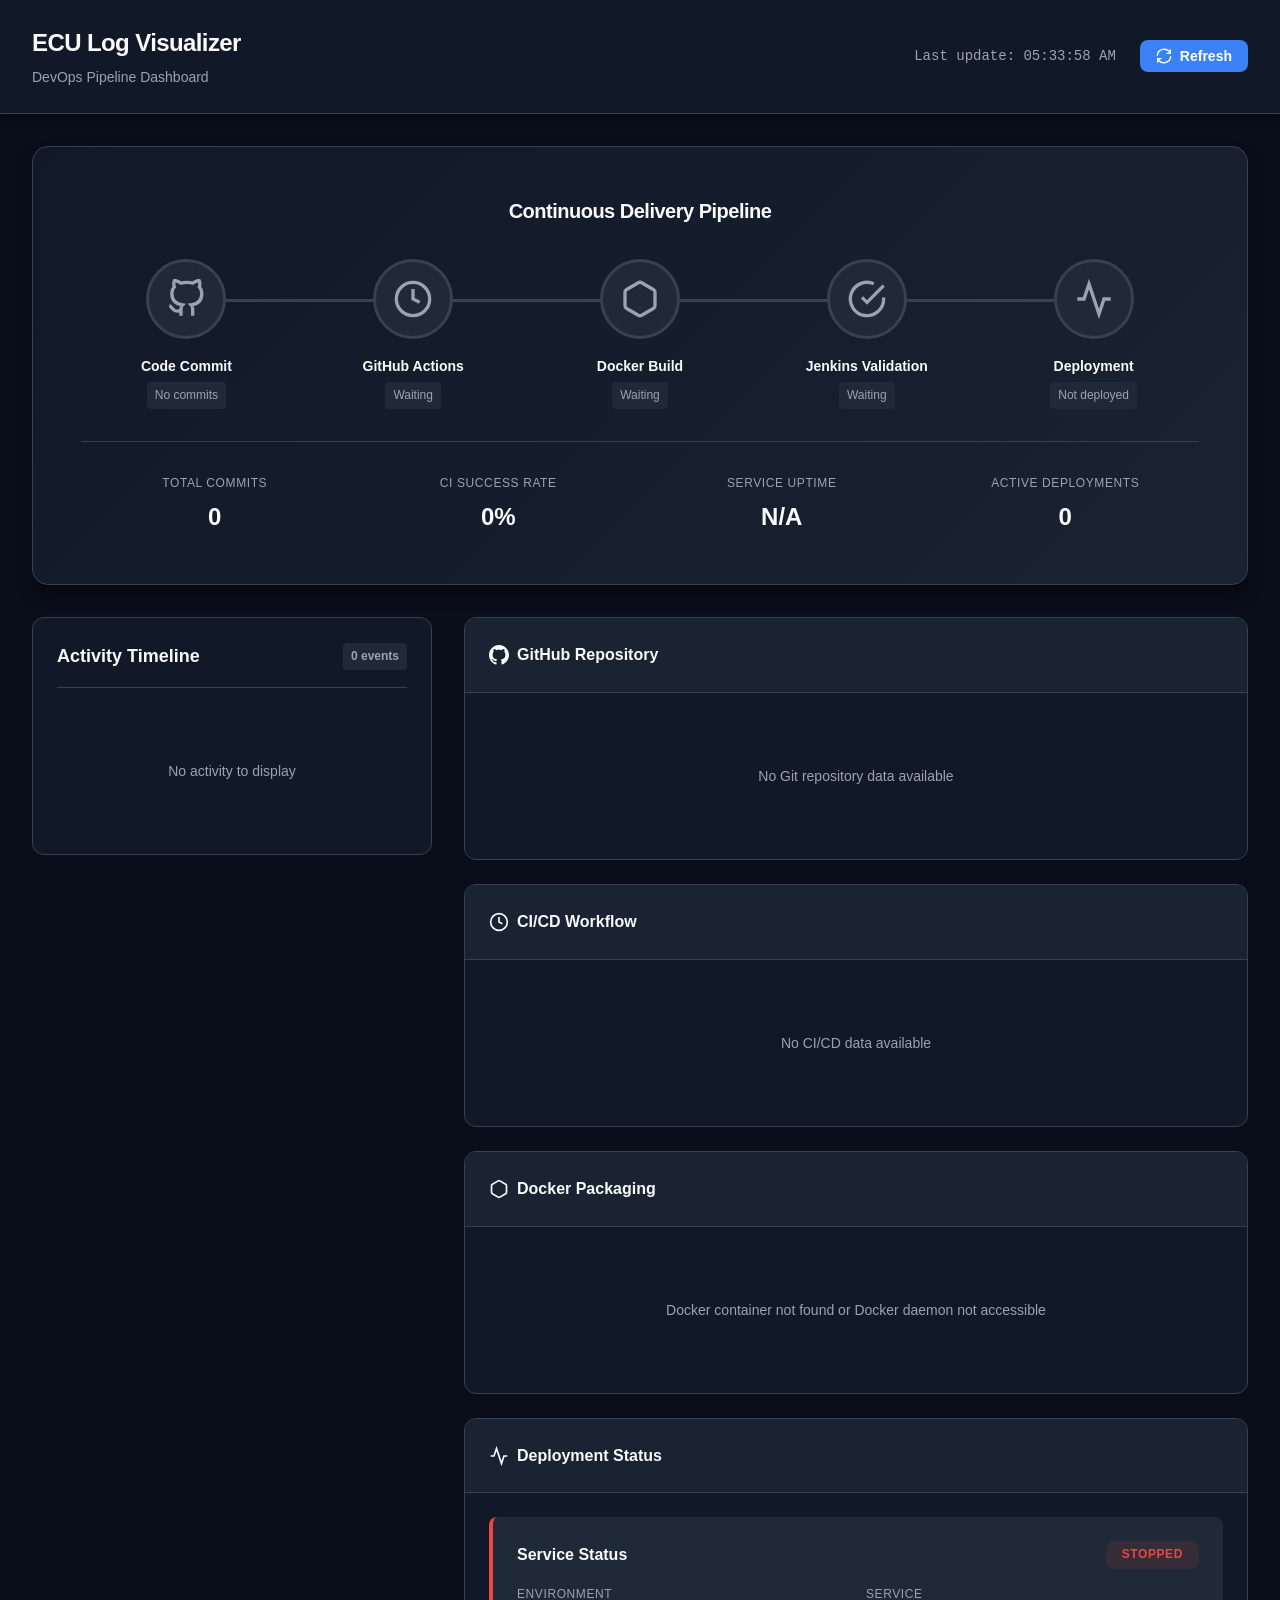
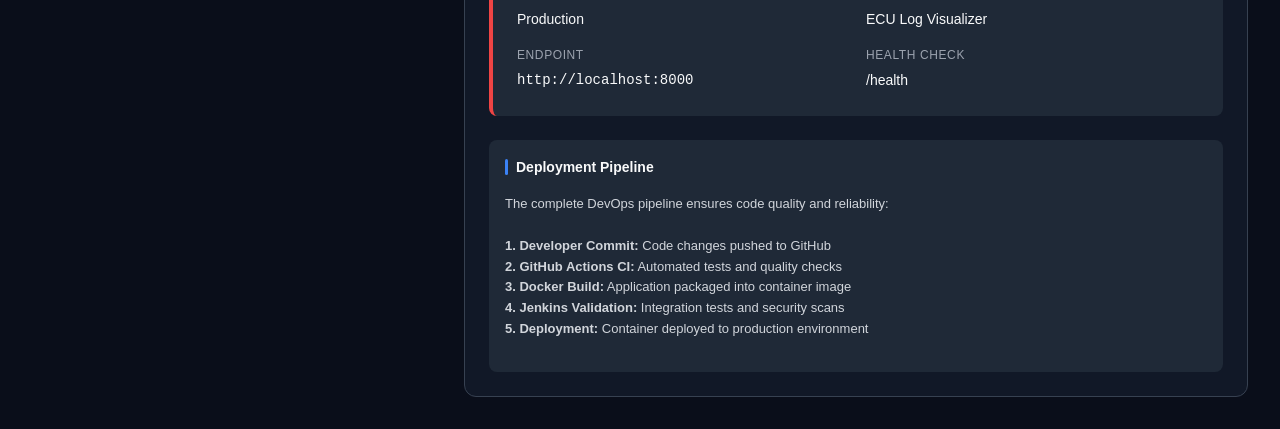
==== frontend/engineering-dashboard-v3.html @ f5099e6b "feat: Complete DevOps Dashboard V3 implementation - Add professional enterprise-grade dashboard with" ====
<!DOCTYPE html>
<html lang="en">
<head>
    <meta charset="UTF-8">
    <meta name="viewport" content="width=device-width, initial-scale=1.0">
    <title>DevOps Pipeline Dashboard - ECU Log Visualizer</title>
    <link rel="stylesheet" href="engineering-dashboard-v3.css">
</head>
<body>
    <!-- Header -->
    <header class="dashboard-header">
        <div class="header-content">
            <div class="header-left">
                <h1 class="header-title">ECU Log Visualizer</h1>
                <span class="header-subtitle">DevOps Pipeline Dashboard</span>
            </div>
            <div class="header-right">
                <span class="last-update" id="lastUpdate">Last update: Never</span>
                <button class="btn-refresh" id="refreshButton">
                    <svg class="icon" viewBox="0 0 24 24" fill="none" stroke="currentColor" stroke-width="2">
                        <path d="M21.5 2v6h-6M2.5 22v-6h6M2 11.5a10 10 0 0 1 18.8-4.3M22 12.5a10 10 0 0 1-18.8 4.2"/>
                    </svg>
                    Refresh
                </button>
            </div>
        </div>
    </header>

    <!-- Main Container -->
    <main class="dashboard-main">
        <!-- Pipeline Hero Section -->
        <section class="pipeline-hero">
            <h2 class="pipeline-title">Continuous Delivery Pipeline</h2>
            <div class="pipeline-stages" id="pipelineStages">
                <!-- Stages will be dynamically inserted -->
            </div>
            <div class="pipeline-summary" id="pipelineSummary">
                <!-- Summary will be dynamically inserted -->
            </div>
        </section>

        <!-- Content Grid -->
        <div class="content-grid">
            <!-- Activity Timeline (Left) -->
            <aside class="activity-timeline">
                <div class="section-header">
                    <h2 class="section-title">Activity Timeline</h2>
                    <span class="event-count" id="eventCount">0 events</span>
                </div>
                <div class="timeline-content" id="timelineContent">
                    <div class="loading-state">Loading activity...</div>
                </div>
            </aside>

            <!-- Detail Panels (Right) -->
            <div class="detail-panels">
                <!-- GitHub Panel -->
                <div class="detail-panel github-panel">
                    <div class="panel-header">
                        <h3 class="panel-title">
                            <svg class="panel-icon" viewBox="0 0 24 24" fill="currentColor">
                                <path d="M12 0c-6.626 0-12 5.373-12 12 0 5.302 3.438 9.8 8.207 11.387.599.111.793-.261.793-.577v-2.234c-3.338.726-4.033-1.416-4.033-1.416-.546-1.387-1.333-1.756-1.333-1.756-1.089-.745.083-.729.083-.729 1.205.084 1.839 1.237 1.839 1.237 1.07 1.834 2.807 1.304 3.492.997.107-.775.418-1.305.762-1.604-2.665-.305-5.467-1.334-5.467-5.931 0-1.311.469-2.381 1.236-3.221-.124-.303-.535-1.524.117-3.176 0 0 1.008-.322 3.301 1.23.957-.266 1.983-.399 3.003-.404 1.02.005 2.047.138 3.006.404 2.291-1.552 3.297-1.23 3.297-1.23.653 1.653.242 2.874.118 3.176.77.84 1.235 1.911 1.235 3.221 0 4.609-2.807 5.624-5.479 5.921.43.372.823 1.102.823 2.222v3.293c0 .319.192.694.801.576 4.765-1.589 8.199-6.086 8.199-11.386 0-6.627-5.373-12-12-12z"/>
                            </svg>
                            GitHub Repository
                        </h3>
                    </div>
                    <div class="panel-content" id="githubContent">
                        <div class="loading-state">Loading GitHub data...</div>
                    </div>
                </div>

                <!-- CI/CD Workflow Panel -->
                <div class="detail-panel cicd-panel">
                    <div class="panel-header">
                        <h3 class="panel-title">
                            <svg class="panel-icon" viewBox="0 0 24 24" fill="none" stroke="currentColor" stroke-width="2">
                                <circle cx="12" cy="12" r="10"/>
                                <path d="M12 6v6l4 2"/>
                            </svg>
                            CI/CD Workflow
                        </h3>
                    </div>
                    <div class="panel-content" id="cicdContent">
                        <div class="loading-state">Loading CI/CD data...</div>
                    </div>
                </div>

                <!-- Docker Panel -->
                <div class="detail-panel docker-panel">
                    <div class="panel-header">
                        <h3 class="panel-title">
                            <svg class="panel-icon" viewBox="0 0 24 24" fill="none" stroke="currentColor" stroke-width="2">
                                <path d="M21 16V8a2 2 0 0 0-1-1.73l-7-4a2 2 0 0 0-2 0l-7 4A2 2 0 0 0 3 8v8a2 2 0 0 0 1 1.73l7 4a2 2 0 0 0 2 0l7-4A2 2 0 0 0 21 16z"/>
                            </svg>
                            Docker Packaging
                        </h3>
                    </div>
                    <div class="panel-content" id="dockerContent">
                        <div class="loading-state">Loading Docker data...</div>
                    </div>
                </div>

                <!-- Deployment Panel -->
                <div class="detail-panel deployment-panel">
                    <div class="panel-header">
                        <h3 class="panel-title">
                            <svg class="panel-icon" viewBox="0 0 24 24" fill="none" stroke="currentColor" stroke-width="2">
                                <path d="M22 12h-4l-3 9L9 3l-3 9H2"/>
                            </svg>
                            Deployment Status
                        </h3>
                    </div>
                    <div class="panel-content" id="deploymentContent">
                        <div class="loading-state">Loading deployment data...</div>
                    </div>
                </div>
            </div>
        </div>
    </main>

    <script src="engineering-dashboard-v3.js"></script>
</body>
</html>
---- frontend/engineering-dashboard-v3.css ----
/* ===== DevOps Pipeline Dashboard V3 - Professional Enterprise Style ===== */

/* Reset & Base */
* {
    margin: 0;
    padding: 0;
    box-sizing: border-box;
}

:root {
    /* Enterprise Color Palette */
    --color-bg-primary: #0a0e1a;
    --color-bg-secondary: #111827;
    --color-bg-tertiary: #1a2332;
    --color-bg-elevated: #1f2937;
    
    /* Text Colors */
    --color-text-primary: #f9fafb;
    --color-text-secondary: #d1d5db;
    --color-text-muted: #9ca3af;
    
    /* Status Colors */
    --color-success: #10b981;
    --color-success-bg: rgba(16, 185, 129, 0.1);
    --color-warning: #f59e0b;
    --color-warning-bg: rgba(245, 158, 11, 0.1);
    --color-error: #ef4444;
    --color-error-bg: rgba(239, 68, 68, 0.1);
    --color-info: #3b82f6;
    --color-info-bg: rgba(59, 130, 246, 0.1);
    --color-running: #8b5cf6;
    --color-running-bg: rgba(139, 92, 246, 0.1);
    
    /* Accent Colors */
    --color-accent-primary: #3b82f6;
    --color-accent-secondary: #8b5cf6;
    --color-border: #374151;
    --color-border-light: #4b5563;
    
    /* Shadows */
    --shadow-sm: 0 1px 2px 0 rgba(0, 0, 0, 0.3);
    --shadow-md: 0 4px 6px -1px rgba(0, 0, 0, 0.4);
    --shadow-lg: 0 10px 15px -3px rgba(0, 0, 0, 0.5);
    --shadow-xl: 0 20px 25px -5px rgba(0, 0, 0, 0.6);
    
    /* Spacing */
    --spacing-xs: 0.25rem;
    --spacing-sm: 0.5rem;
    --spacing-md: 1rem;
    --spacing-lg: 1.5rem;
    --spacing-xl: 2rem;
    --spacing-2xl: 3rem;
    
    /* Border Radius */
    --radius-sm: 0.25rem;
    --radius-md: 0.5rem;
    --radius-lg: 0.75rem;
    --radius-xl: 1rem;
    
    /* Typography */
    --font-sans: -apple-system, BlinkMacSystemFont, 'Segoe UI', Roboto, 'Helvetica Neue', Arial, sans-serif;
    --font-mono: 'SF Mono', Monaco, 'Cascadia Code', 'Roboto Mono', Consolas, monospace;
}

body {
    font-family: var(--font-sans);
    background: var(--color-bg-primary);
    color: var(--color-text-primary);
    line-height: 1.6;
    min-height: 100vh;
}

/* ===== Header ===== */
.dashboard-header {
    background: var(--color-bg-secondary);
    border-bottom: 1px solid var(--color-border);
    padding: var(--spacing-lg) var(--spacing-xl);
    position: sticky;
    top: 0;
    z-index: 100;
    box-shadow: var(--shadow-md);
}

.header-content {
    max-width: 1600px;
    margin: 0 auto;
    display: flex;
    justify-content: space-between;
    align-items: center;
}

.header-left {
    display: flex;
    flex-direction: column;
    gap: var(--spacing-xs);
}

.header-title {
    font-size: 1.5rem;
    font-weight: 700;
    color: var(--color-text-primary);
    letter-spacing: -0.025em;
}

.header-subtitle {
    font-size: 0.875rem;
    color: var(--color-text-muted);
    font-weight: 500;
}

.header-right {
    display: flex;
    align-items: center;
    gap: var(--spacing-lg);
}

.last-update {
    font-size: 0.875rem;
    color: var(--color-text-muted);
    font-family: var(--font-mono);
}

.btn-refresh {
    display: flex;
    align-items: center;
    gap: var(--spacing-sm);
    padding: var(--spacing-sm) var(--spacing-md);
    background: var(--color-accent-primary);
    color: white;
    border: none;
    border-radius: var(--radius-md);
    font-size: 0.875rem;
    font-weight: 600;
    cursor: pointer;
    transition: all 0.2s;
}

.btn-refresh:hover {
    background: #2563eb;
    transform: translateY(-1px);
    box-shadow: var(--shadow-md);
}

.btn-refresh .icon {
    width: 16px;
    height: 16px;
}

/* ===== Main Layout ===== */
.dashboard-main {
    max-width: 1600px;
    margin: 0 auto;
    padding: var(--spacing-xl);
}

/* ===== Pipeline Hero Section ===== */
.pipeline-hero {
    background: linear-gradient(135deg, var(--color-bg-secondary) 0%, var(--color-bg-tertiary) 100%);
    border: 1px solid var(--color-border);
    border-radius: var(--radius-xl);
    padding: var(--spacing-2xl);
    margin-bottom: var(--spacing-xl);
    box-shadow: var(--shadow-lg);
}

.pipeline-title {
    font-size: 1.25rem;
    font-weight: 700;
    color: var(--color-text-primary);
    margin-bottom: var(--spacing-xl);
    text-align: center;
    letter-spacing: -0.025em;
}

.pipeline-stages {
    display: flex;
    justify-content: space-between;
    align-items: center;
    gap: var(--spacing-md);
    margin-bottom: var(--spacing-xl);
    position: relative;
}

.pipeline-stage {
    flex: 1;
    display: flex;
    flex-direction: column;
    align-items: center;
    gap: var(--spacing-md);
    position: relative;
}

.stage-icon-wrapper {
    width: 80px;
    height: 80px;
    border-radius: 50%;
    display: flex;
    align-items: center;
    justify-content: center;
    position: relative;
    z-index: 2;
    transition: all 0.3s;
}

.stage-icon-wrapper.status-success {
    background: var(--color-success-bg);
    border: 3px solid var(--color-success);
    box-shadow: 0 0 20px rgba(16, 185, 129, 0.3);
}

.stage-icon-wrapper.status-running {
    background: var(--color-running-bg);
    border: 3px solid var(--color-running);
    box-shadow: 0 0 20px rgba(139, 92, 246, 0.3);
    animation: pulse 2s ease-in-out infinite;
}

.stage-icon-wrapper.status-failure {
    background: var(--color-error-bg);
    border: 3px solid var(--color-error);
    box-shadow: 0 0 20px rgba(239, 68, 68, 0.3);
}

.stage-icon-wrapper.status-pending {
    background: var(--color-bg-elevated);
    border: 3px solid var(--color-border);
}

@keyframes pulse {
    0%, 100% {
        transform: scale(1);
        opacity: 1;
    }
    50% {
        transform: scale(1.05);
        opacity: 0.9;
    }
}

.stage-icon {
    width: 40px;
    height: 40px;
}

.stage-icon-wrapper.status-success .stage-icon {
    stroke: var(--color-success);
}

.stage-icon-wrapper.status-running .stage-icon {
    stroke: var(--color-running);
}

.stage-icon-wrapper.status-failure .stage-icon {
    stroke: var(--color-error);
}

.stage-icon-wrapper.status-pending .stage-icon {
    stroke: var(--color-text-muted);
}

.stage-connector {
    position: absolute;
    top: 40px;
    left: 50%;
    width: 100%;
    height: 3px;
    background: var(--color-border);
    z-index: 1;
}

.stage-connector.active {
    background: var(--color-success);
}

.stage-info {
    text-align: center;
}

.stage-name {
    font-size: 0.875rem;
    font-weight: 600;
    color: var(--color-text-primary);
    margin-bottom: var(--spacing-xs);
}

.stage-status {
    font-size: 0.75rem;
    font-weight: 500;
    padding: var(--spacing-xs) var(--spacing-sm);
    border-radius: var(--radius-sm);
    display: inline-block;
}

.stage-status.success {
    background: var(--color-success-bg);
    color: var(--color-success);
}

.stage-status.running {
    background: var(--color-running-bg);
    color: var(--color-running);
}

.stage-status.failure {
    background: var(--color-error-bg);
    color: var(--color-error);
}

.stage-status.pending {
    background: var(--color-bg-elevated);
    color: var(--color-text-muted);
}

.pipeline-summary {
    display: grid;
    grid-template-columns: repeat(auto-fit, minmax(200px, 1fr));
    gap: var(--spacing-md);
    padding-top: var(--spacing-xl);
    border-top: 1px solid var(--color-border);
}

.summary-item {
    text-align: center;
}

.summary-label {
    font-size: 0.75rem;
    color: var(--color-text-muted);
    text-transform: uppercase;
    letter-spacing: 0.05em;
    margin-bottom: var(--spacing-xs);
}

.summary-value {
    font-size: 1.5rem;
    font-weight: 700;
    color: var(--color-text-primary);
}

/* ===== Content Grid ===== */
.content-grid {
    display: grid;
    grid-template-columns: 400px 1fr;
    gap: var(--spacing-xl);
}

/* ===== Activity Timeline ===== */
.activity-timeline {
    background: var(--color-bg-secondary);
    border: 1px solid var(--color-border);
    border-radius: var(--radius-lg);
    padding: var(--spacing-lg);
    height: fit-content;
    max-height: calc(100vh - 300px);
    display: flex;
    flex-direction: column;
}

.section-header {
    display: flex;
    justify-content: space-between;
    align-items: center;
    margin-bottom: var(--spacing-lg);
    padding-bottom: var(--spacing-md);
    border-bottom: 1px solid var(--color-border);
}

.section-title {
    font-size: 1.125rem;
    font-weight: 700;
    color: var(--color-text-primary);
}

.event-count {
    font-size: 0.75rem;
    color: var(--color-text-muted);
    background: var(--color-bg-elevated);
    padding: var(--spacing-xs) var(--spacing-sm);
    border-radius: var(--radius-sm);
    font-weight: 600;
}

.timeline-content {
    overflow-y: auto;
    flex: 1;
}

.timeline-event {
    position: relative;
    padding-left: var(--spacing-xl);
    padding-bottom: var(--spacing-lg);
    border-left: 2px solid var(--color-border);
}

.timeline-event:last-child {
    border-left-color: transparent;
    padding-bottom: 0;
}

.timeline-event::before {
    content: '';
    position: absolute;
    left: -6px;
    top: 0;
    width: 10px;
    height: 10px;
    border-radius: 50%;
    background: var(--color-bg-secondary);
    border: 2px solid var(--color-border);
}

.timeline-event.event-success::before {
    border-color: var(--color-success);
    background: var(--color-success);
}

.timeline-event.event-failure::before {
    border-color: var(--color-error);
    background: var(--color-error);
}

.timeline-event.event-running::before {
    border-color: var(--color-running);
    background: var(--color-running);
    animation: pulse 2s ease-in-out infinite;
}

.event-time {
    font-size: 0.75rem;
    color: var(--color-text-muted);
    font-family: var(--font-mono);
    margin-bottom: var(--spacing-xs);
}

.event-title {
    font-size: 0.875rem;
    font-weight: 600;
    color: var(--color-text-primary);
    margin-bottom: var(--spacing-xs);
}

.event-description {
    font-size: 0.8125rem;
    color: var(--color-text-secondary);
    line-height: 1.5;
}

.event-meta {
    display: flex;
    flex-wrap: wrap;
    gap: var(--spacing-sm);
    margin-top: var(--spacing-sm);
}

.event-tag {
    font-size: 0.75rem;
    padding: 2px var(--spacing-sm);
    border-radius: var(--radius-sm);
    background: var(--color-bg-elevated);
    color: var(--color-text-muted);
    font-family: var(--font-mono);
}

/* ===== Detail Panels ===== */
.detail-panels {
    display: flex;
    flex-direction: column;
    gap: var(--spacing-lg);
}

.detail-panel {
    background: var(--color-bg-secondary);
    border: 1px solid var(--color-border);
    border-radius: var(--radius-lg);
    overflow: hidden;
}

.panel-header {
    padding: var(--spacing-lg);
    border-bottom: 1px solid var(--color-border);
    background: var(--color-bg-tertiary);
}

.panel-title {
    font-size: 1rem;
    font-weight: 700;
    color: var(--color-text-primary);
    display: flex;
    align-items: center;
    gap: var(--spacing-sm);
}

.panel-icon {
    width: 20px;
    height: 20px;
}

.panel-content {
    padding: var(--spacing-lg);
}

/* GitHub Panel Specific */
.commit-list {
    display: flex;
    flex-direction: column;
    gap: var(--spacing-md);
}

.commit-item {
    padding: var(--spacing-md);
    background: var(--color-bg-elevated);
    border: 1px solid var(--color-border);
    border-radius: var(--radius-md);
    transition: all 0.2s;
}

.commit-item:hover {
    border-color: var(--color-border-light);
    transform: translateX(2px);
}

.commit-header {
    display: flex;
    justify-content: space-between;
    align-items: start;
    margin-bottom: var(--spacing-sm);
}

.commit-message {
    font-size: 0.875rem;
    font-weight: 600;
    color: var(--color-text-primary);
    flex: 1;
}

.commit-sha {
    font-size: 0.75rem;
    font-family: var(--font-mono);
    color: var(--color-accent-primary);
    background: var(--color-info-bg);
    padding: 2px var(--spacing-sm);
    border-radius: var(--radius-sm);
}

.commit-meta {
    display: flex;
    gap: var(--spacing-md);
    font-size: 0.75rem;
    color: var(--color-text-muted);
}

.commit-author {
    display: flex;
    align-items: center;
    gap: var(--spacing-xs);
}

.commit-time {
    font-family: var(--font-mono);
}

.commit-branch {
    display: inline-flex;
    align-items: center;
    gap: var(--spacing-xs);
    background: var(--color-bg-tertiary);
    padding: 2px var(--spacing-sm);
    border-radius: var(--radius-sm);
}

/* CI/CD Panel Specific */
.workflow-status {
    display: flex;
    flex-direction: column;
    gap: var(--spacing-lg);
}

.workflow-header {
    display: flex;
    justify-content: space-between;
    align-items: center;
    padding: var(--spacing-md);
    background: var(--color-bg-elevated);
    border-radius: var(--radius-md);
}

.workflow-name {
    font-size: 1rem;
    font-weight: 600;
    color: var(--color-text-primary);
}

.workflow-badge {
    font-size: 0.75rem;
    font-weight: 600;
    padding: var(--spacing-xs) var(--spacing-md);
    border-radius: var(--radius-md);
    text-transform: uppercase;
    letter-spacing: 0.05em;
}

.workflow-badge.success {
    background: var(--color-success-bg);
    color: var(--color-success);
}

.workflow-badge.failure {
    background: var(--color-error-bg);
    color: var(--color-error);
}

.workflow-badge.running {
    background: var(--color-running-bg);
    color: var(--color-running);
}

.workflow-details {
    display: grid;
    grid-template-columns: repeat(2, 1fr);
    gap: var(--spacing-md);
}

.detail-item {
    display: flex;
    flex-direction: column;
    gap: var(--spacing-xs);
}

.detail-label {
    font-size: 0.75rem;
    color: var(--color-text-muted);
    text-transform: uppercase;
    letter-spacing: 0.05em;
}

.detail-value {
    font-size: 0.875rem;
    color: var(--color-text-primary);
    font-weight: 500;
}

.detail-value.mono {
    font-family: var(--font-mono);
}

/* Docker Panel Specific */
.docker-info {
    display: flex;
    flex-direction: column;
    gap: var(--spacing-lg);
}

.docker-section {
    padding: var(--spacing-md);
    background: var(--color-bg-elevated);
    border-radius: var(--radius-md);
}

.docker-section-title {
    font-size: 0.875rem;
    font-weight: 600;
    color: var(--color-text-primary);
    margin-bottom: var(--spacing-md);
    display: flex;
    align-items: center;
    gap: var(--spacing-sm);
}

.docker-section-title::before {
    content: '';
    width: 3px;
    height: 16px;
    background: var(--color-accent-primary);
    border-radius: var(--radius-sm);
}

.docker-description {
    font-size: 0.8125rem;
    color: var(--color-text-secondary);
    line-height: 1.6;
    margin-bottom: var(--spacing-md);
}

.docker-stats {
    display: grid;
    grid-template-columns: repeat(2, 1fr);
    gap: var(--spacing-md);
}

/* Deployment Panel Specific */
.deployment-info {
    display: flex;
    flex-direction: column;
    gap: var(--spacing-lg);
}

.deployment-status-card {
    padding: var(--spacing-lg);
    background: var(--color-bg-elevated);
    border-radius: var(--radius-md);
    border-left: 4px solid var(--color-success);
}

.deployment-status-card.error {
    border-left-color: var(--color-error);
}

.deployment-header {
    display: flex;
    justify-content: space-between;
    align-items: center;
    margin-bottom: var(--spacing-md);
}

.deployment-title {
    font-size: 1rem;
    font-weight: 600;
    color: var(--color-text-primary);
}

.deployment-stats {
    display: grid;
    grid-template-columns: repeat(2, 1fr);
    gap: var(--spacing-md);
}

/* Loading State */
.loading-state {
    display: flex;
    align-items: center;
    justify-content: center;
    padding: var(--spacing-xl);
    color: var(--color-text-muted);
    font-size: 0.875rem;
}

/* Empty State */
.empty-state {
    display: flex;
    flex-direction: column;
    align-items: center;
    justify-content: center;
    padding: var(--spacing-2xl);
    color: var(--color-text-muted);
    text-align: center;
}

.empty-state-icon {
    width: 48px;
    height: 48px;
    margin-bottom: var(--spacing-md);
    opacity: 0.5;
}

.empty-state-text {
    font-size: 0.875rem;
}

/* Scrollbar Styling */
.timeline-content::-webkit-scrollbar {
    width: 6px;
}

.timeline-content::-webkit-scrollbar-track {
    background: var(--color-bg-tertiary);
    border-radius: var(--radius-sm);
}

.timeline-content::-webkit-scrollbar-thumb {
    background: var(--color-border);
    border-radius: var(--radius-sm);
}

.timeline-content::-webkit-scrollbar-thumb:hover {
    background: var(--color-border-light);
}

/* Responsive Design */
@media (max-width: 1200px) {
    .content-grid {
        grid-template-columns: 1fr;
    }
    
    .activity-timeline {
        max-height: 500px;
    }
}

@media (max-width: 768px) {
    .dashboard-main {
        padding: var(--spacing-md);
    }
    
    .pipeline-hero {
        padding: var(--spacing-lg);
    }
    
    .pipeline-stages {
        flex-direction: column;
        gap: var(--spacing-lg);
    }
    
    .stage-connector {
        display: none;
    }
    
    .header-content {
        flex-direction: column;
        gap: var(--spacing-md);
        align-items: flex-start;
    }
    
    .workflow-details,
    .docker-stats,
    .deployment-stats {
        grid-template-columns: 1fr;
    }
}
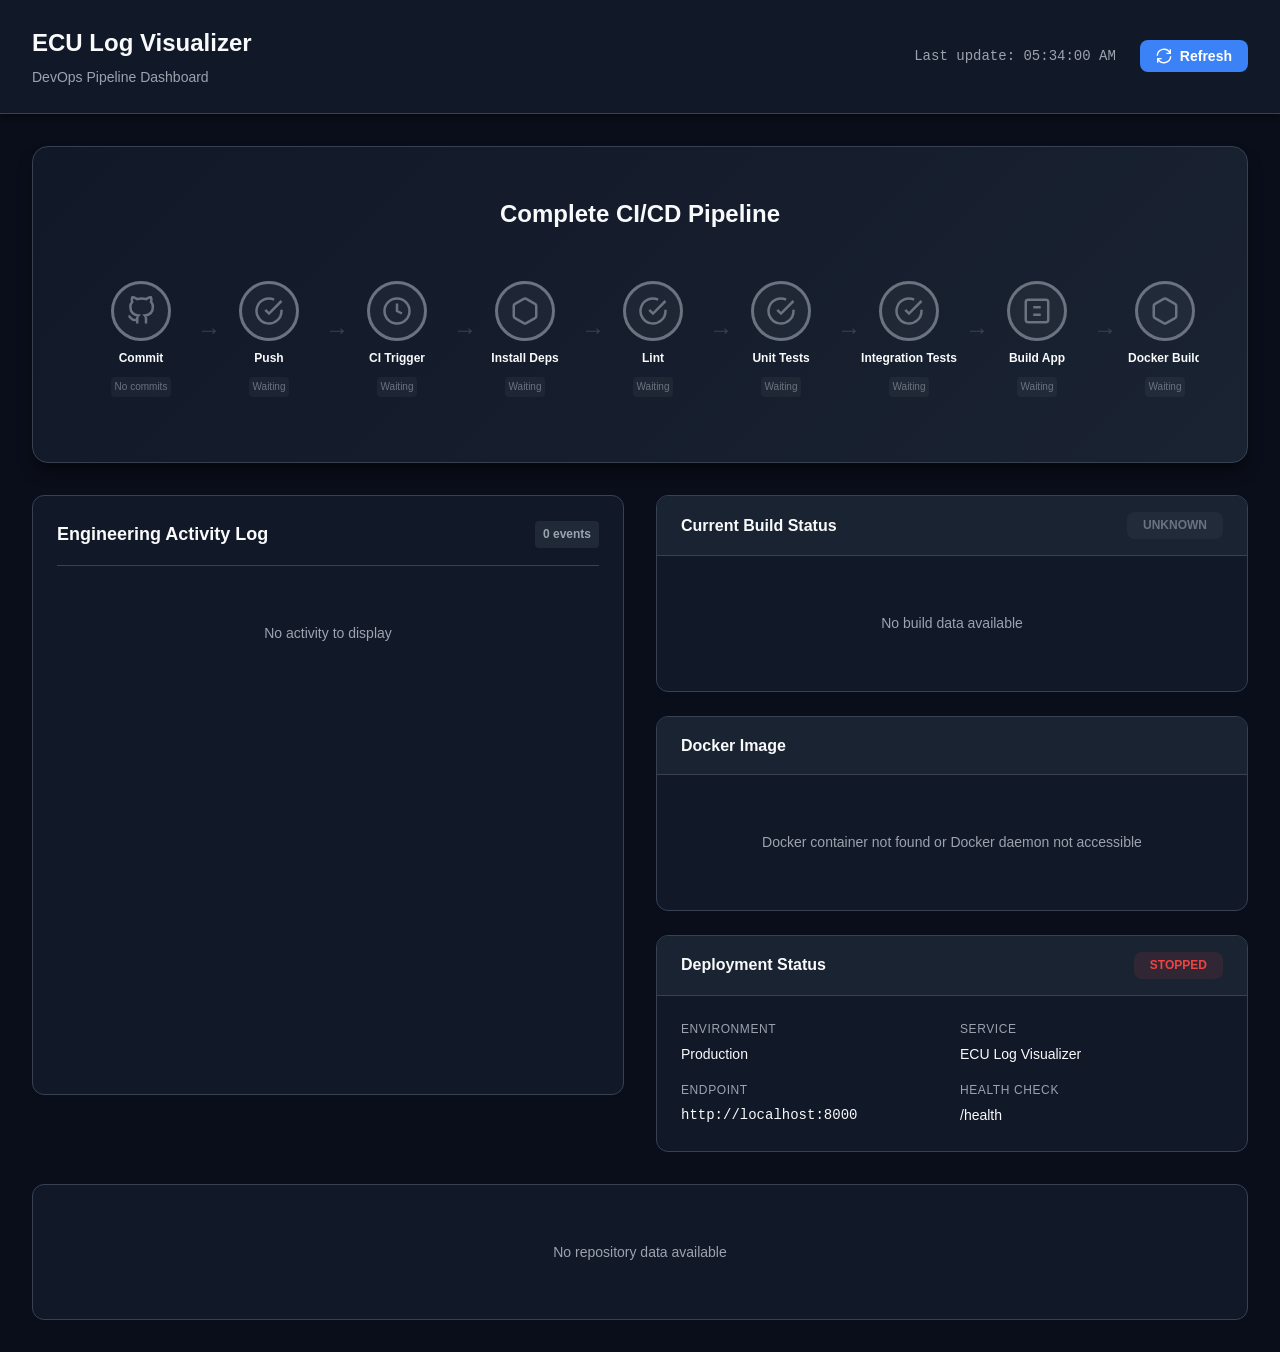
==== commit a17306fa: "fix: Complete dashboard V3 redesign and CI/CD fixes MAJOR CHANGES:  1. Fixed GitHub Actions Workflow" ====
--- a/frontend/engineering-dashboard-v3.html
+++ b/frontend/engineering-dashboard-v3.html
@@ -28,94 +28,69 @@
 
     <!-- Main Container -->
     <main class="dashboard-main">
-        <!-- Pipeline Hero Section -->
-        <section class="pipeline-hero">
-            <h2 class="pipeline-title">Continuous Delivery Pipeline</h2>
-            <div class="pipeline-stages" id="pipelineStages">
-                <!-- Stages will be dynamically inserted -->
-            </div>
-            <div class="pipeline-summary" id="pipelineSummary">
-                <!-- Summary will be dynamically inserted -->
+        <!-- Full Pipeline Visualization (Top, Full Width, Prominent) -->
+        <section class="pipeline-section">
+            <h2 class="section-title-main">Complete CI/CD Pipeline</h2>
+            <div class="pipeline-flow" id="pipelineFlow">
+                <!-- Detailed pipeline steps will be inserted here -->
             </div>
         </section>
 
-        <!-- Content Grid -->
-        <div class="content-grid">
-            <!-- Activity Timeline (Left) -->
-            <aside class="activity-timeline">
+        <!-- Main Content Grid (Balanced 2-column layout) -->
+        <div class="main-grid">
+            <!-- Left Column: Engineering Activity Log -->
+            <section class="activity-log-section">
                 <div class="section-header">
-                    <h2 class="section-title">Activity Timeline</h2>
+                    <h2 class="section-title">Engineering Activity Log</h2>
                     <span class="event-count" id="eventCount">0 events</span>
                 </div>
-                <div class="timeline-content" id="timelineContent">
+                <div class="activity-log-content" id="activityLogContent">
                     <div class="loading-state">Loading activity...</div>
                 </div>
-            </aside>
+            </section>
 
-            <!-- Detail Panels (Right) -->
-            <div class="detail-panels">
-                <!-- GitHub Panel -->
-                <div class="detail-panel github-panel">
-                    <div class="panel-header">
-                        <h3 class="panel-title">
-                            <svg class="panel-icon" viewBox="0 0 24 24" fill="currentColor">
-                                <path d="M12 0c-6.626 0-12 5.373-12 12 0 5.302 3.438 9.8 8.207 11.387.599.111.793-.261.793-.577v-2.234c-3.338.726-4.033-1.416-4.033-1.416-.546-1.387-1.333-1.756-1.333-1.756-1.089-.745.083-.729.083-.729 1.205.084 1.839 1.237 1.839 1.237 1.07 1.834 2.807 1.304 3.492.997.107-.775.418-1.305.762-1.604-2.665-.305-5.467-1.334-5.467-5.931 0-1.311.469-2.381 1.236-3.221-.124-.303-.535-1.524.117-3.176 0 0 1.008-.322 3.301 1.23.957-.266 1.983-.399 3.003-.404 1.02.005 2.047.138 3.006.404 2.291-1.552 3.297-1.23 3.297-1.23.653 1.653.242 2.874.118 3.176.77.84 1.235 1.911 1.235 3.221 0 4.609-2.807 5.624-5.479 5.921.43.372.823 1.102.823 2.222v3.293c0 .319.192.694.801.576 4.765-1.589 8.199-6.086 8.199-11.386 0-6.627-5.373-12-12-12z"/>
-                            </svg>
-                            GitHub Repository
-                        </h3>
+            <!-- Right Column: Status Panels -->
+            <div class="status-panels">
+                <!-- Current Build Status -->
+                <div class="status-card build-status-card">
+                    <div class="card-header">
+                        <h3 class="card-title">Current Build Status</h3>
+                        <span class="status-badge" id="buildStatusBadge">Unknown</span>
                     </div>
-                    <div class="panel-content" id="githubContent">
-                        <div class="loading-state">Loading GitHub data...</div>
+                    <div class="card-content" id="buildStatusContent">
+                        <div class="loading-state">Loading...</div>
                     </div>
                 </div>
 
-                <!-- CI/CD Workflow Panel -->
-                <div class="detail-panel cicd-panel">
-                    <div class="panel-header">
-                        <h3 class="panel-title">
-                            <svg class="panel-icon" viewBox="0 0 24 24" fill="none" stroke="currentColor" stroke-width="2">
-                                <circle cx="12" cy="12" r="10"/>
-                                <path d="M12 6v6l4 2"/>
-                            </svg>
-                            CI/CD Workflow
-                        </h3>
+                <!-- Docker Image Info -->
+                <div class="status-card docker-card">
+                    <div class="card-header">
+                        <h3 class="card-title">Docker Image</h3>
                     </div>
-                    <div class="panel-content" id="cicdContent">
-                        <div class="loading-state">Loading CI/CD data...</div>
+                    <div class="card-content" id="dockerCardContent">
+                        <div class="loading-state">Loading...</div>
                     </div>
                 </div>
 
-                <!-- Docker Panel -->
-                <div class="detail-panel docker-panel">
-                    <div class="panel-header">
-                        <h3 class="panel-title">
-                            <svg class="panel-icon" viewBox="0 0 24 24" fill="none" stroke="currentColor" stroke-width="2">
-                                <path d="M21 16V8a2 2 0 0 0-1-1.73l-7-4a2 2 0 0 0-2 0l-7 4A2 2 0 0 0 3 8v8a2 2 0 0 0 1 1.73l7 4a2 2 0 0 0 2 0l7-4A2 2 0 0 0 21 16z"/>
-                            </svg>
-                            Docker Packaging
-                        </h3>
+                <!-- Deployment Status -->
+                <div class="status-card deployment-card">
+                    <div class="card-header">
+                        <h3 class="card-title">Deployment Status</h3>
+                        <span class="status-badge" id="deploymentStatusBadge">Unknown</span>
                     </div>
-                    <div class="panel-content" id="dockerContent">
-                        <div class="loading-state">Loading Docker data...</div>
-                    </div>
-                </div>
-
-                <!-- Deployment Panel -->
-                <div class="detail-panel deployment-panel">
-                    <div class="panel-header">
-                        <h3 class="panel-title">
-                            <svg class="panel-icon" viewBox="0 0 24 24" fill="none" stroke="currentColor" stroke-width="2">
-                                <path d="M22 12h-4l-3 9L9 3l-3 9H2"/>
-                            </svg>
-                            Deployment Status
-                        </h3>
-                    </div>
-                    <div class="panel-content" id="deploymentContent">
-                        <div class="loading-state">Loading deployment data...</div>
+                    <div class="card-content" id="deploymentCardContent">
+                        <div class="loading-state">Loading...</div>
                     </div>
                 </div>
             </div>
         </div>
+
+        <!-- Bottom Section: Repository Stats -->
+        <section class="repo-stats-section">
+            <div class="stats-grid" id="repoStatsGrid">
+                <!-- Stats will be inserted here -->
+            </div>
+        </section>
     </main>
 
     <script src="engineering-dashboard-v3.js"></script>
--- a/frontend/engineering-dashboard-v3.css
+++ b/frontend/engineering-dashboard-v3.css
@@ -1,6 +1,5 @@
-/* ===== DevOps Pipeline Dashboard V3 - Professional Enterprise Style ===== */
-
-/* Reset & Base */
+/* ===== DevOps Pipeline Dashboard V3 - Complete Redesign ===== */
+
 * {
     margin: 0;
     padding: 0;
@@ -8,18 +7,16 @@
 }
 
 :root {
-    /* Enterprise Color Palette */
+    /* Colors */
     --color-bg-primary: #0a0e1a;
     --color-bg-secondary: #111827;
     --color-bg-tertiary: #1a2332;
     --color-bg-elevated: #1f2937;
     
-    /* Text Colors */
     --color-text-primary: #f9fafb;
     --color-text-secondary: #d1d5db;
     --color-text-muted: #9ca3af;
     
-    /* Status Colors */
     --color-success: #10b981;
     --color-success-bg: rgba(16, 185, 129, 0.1);
     --color-warning: #f59e0b;
@@ -30,18 +27,11 @@
     --color-info-bg: rgba(59, 130, 246, 0.1);
     --color-running: #8b5cf6;
     --color-running-bg: rgba(139, 92, 246, 0.1);
-    
-    /* Accent Colors */
-    --color-accent-primary: #3b82f6;
-    --color-accent-secondary: #8b5cf6;
+    --color-pending: #6b7280;
+    --color-pending-bg: rgba(107, 114, 128, 0.1);
+    
     --color-border: #374151;
     --color-border-light: #4b5563;
-    
-    /* Shadows */
-    --shadow-sm: 0 1px 2px 0 rgba(0, 0, 0, 0.3);
-    --shadow-md: 0 4px 6px -1px rgba(0, 0, 0, 0.4);
-    --shadow-lg: 0 10px 15px -3px rgba(0, 0, 0, 0.5);
-    --shadow-xl: 0 20px 25px -5px rgba(0, 0, 0, 0.6);
     
     /* Spacing */
     --spacing-xs: 0.25rem;
@@ -51,6 +41,11 @@
     --spacing-xl: 2rem;
     --spacing-2xl: 3rem;
     
+    /* Shadows */
+    --shadow-sm: 0 1px 2px 0 rgba(0, 0, 0, 0.3);
+    --shadow-md: 0 4px 6px -1px rgba(0, 0, 0, 0.4);
+    --shadow-lg: 0 10px 15px -3px rgba(0, 0, 0, 0.5);
+    
     /* Border Radius */
     --radius-sm: 0.25rem;
     --radius-md: 0.5rem;
@@ -58,8 +53,8 @@
     --radius-xl: 1rem;
     
     /* Typography */
-    --font-sans: -apple-system, BlinkMacSystemFont, 'Segoe UI', Roboto, 'Helvetica Neue', Arial, sans-serif;
-    --font-mono: 'SF Mono', Monaco, 'Cascadia Code', 'Roboto Mono', Consolas, monospace;
+    --font-sans: -apple-system, BlinkMacSystemFont, 'Segoe UI', Roboto, sans-serif;
+    --font-mono: 'SF Mono', Monaco, 'Cascadia Code', Consolas, monospace;
 }
 
 body {
@@ -82,7 +77,7 @@
 }
 
 .header-content {
-    max-width: 1600px;
+    max-width: 1800px;
     margin: 0 auto;
     display: flex;
     justify-content: space-between;
@@ -99,13 +94,11 @@
     font-size: 1.5rem;
     font-weight: 700;
     color: var(--color-text-primary);
-    letter-spacing: -0.025em;
 }
 
 .header-subtitle {
     font-size: 0.875rem;
     color: var(--color-text-muted);
-    font-weight: 500;
 }
 
 .header-right {
@@ -125,7 +118,7 @@
     align-items: center;
     gap: var(--spacing-sm);
     padding: var(--spacing-sm) var(--spacing-md);
-    background: var(--color-accent-primary);
+    background: var(--color-info);
     color: white;
     border: none;
     border-radius: var(--radius-md);
@@ -138,7 +131,6 @@
 .btn-refresh:hover {
     background: #2563eb;
     transform: translateY(-1px);
-    box-shadow: var(--shadow-md);
 }
 
 .btn-refresh .icon {
@@ -148,13 +140,13 @@
 
 /* ===== Main Layout ===== */
 .dashboard-main {
-    max-width: 1600px;
+    max-width: 1800px;
     margin: 0 auto;
     padding: var(--spacing-xl);
 }
 
-/* ===== Pipeline Hero Section ===== */
-.pipeline-hero {
+/* ===== Pipeline Section (Full Width, Prominent) ===== */
+.pipeline-section {
     background: linear-gradient(135deg, var(--color-bg-secondary) 0%, var(--color-bg-tertiary) 100%);
     border: 1px solid var(--color-border);
     border-radius: var(--radius-xl);
@@ -163,195 +155,159 @@
     box-shadow: var(--shadow-lg);
 }
 
-.pipeline-title {
-    font-size: 1.25rem;
+.section-title-main {
+    font-size: 1.5rem;
     font-weight: 700;
     color: var(--color-text-primary);
     margin-bottom: var(--spacing-xl);
     text-align: center;
-    letter-spacing: -0.025em;
-}
-
-.pipeline-stages {
-    display: flex;
+}
+
+.pipeline-flow {
+    display: flex;
+    align-items: center;
     justify-content: space-between;
-    align-items: center;
-    gap: var(--spacing-md);
-    margin-bottom: var(--spacing-xl);
+    gap: var(--spacing-sm);
+    overflow-x: auto;
+    padding: var(--spacing-md) 0;
+}
+
+.pipeline-step {
+    flex: 1;
+    min-width: 120px;
+    display: flex;
+    flex-direction: column;
+    align-items: center;
+    gap: var(--spacing-sm);
     position: relative;
 }
 
-.pipeline-stage {
-    flex: 1;
-    display: flex;
-    flex-direction: column;
-    align-items: center;
-    gap: var(--spacing-md);
-    position: relative;
-}
-
-.stage-icon-wrapper {
-    width: 80px;
-    height: 80px;
+.pipeline-step::after {
+    content: '→';
+    position: absolute;
+    right: -20px;
+    top: 30px;
+    font-size: 1.5rem;
+    color: var(--color-border);
+    z-index: 1;
+}
+
+.pipeline-step:last-child::after {
+    display: none;
+}
+
+.step-icon-wrapper {
+    width: 60px;
+    height: 60px;
     border-radius: 50%;
     display: flex;
     align-items: center;
     justify-content: center;
     position: relative;
-    z-index: 2;
     transition: all 0.3s;
-}
-
-.stage-icon-wrapper.status-success {
+    border: 3px solid var(--color-border);
+    background: var(--color-bg-elevated);
+}
+
+.step-icon-wrapper.status-success {
     background: var(--color-success-bg);
-    border: 3px solid var(--color-success);
+    border-color: var(--color-success);
     box-shadow: 0 0 20px rgba(16, 185, 129, 0.3);
 }
 
-.stage-icon-wrapper.status-running {
+.step-icon-wrapper.status-running {
     background: var(--color-running-bg);
-    border: 3px solid var(--color-running);
+    border-color: var(--color-running);
     box-shadow: 0 0 20px rgba(139, 92, 246, 0.3);
     animation: pulse 2s ease-in-out infinite;
 }
 
-.stage-icon-wrapper.status-failure {
+.step-icon-wrapper.status-failure {
     background: var(--color-error-bg);
-    border: 3px solid var(--color-error);
+    border-color: var(--color-error);
     box-shadow: 0 0 20px rgba(239, 68, 68, 0.3);
 }
 
-.stage-icon-wrapper.status-pending {
-    background: var(--color-bg-elevated);
-    border: 3px solid var(--color-border);
+.step-icon-wrapper.status-pending {
+    background: var(--color-pending-bg);
+    border-color: var(--color-pending);
 }
 
 @keyframes pulse {
-    0%, 100% {
-        transform: scale(1);
-        opacity: 1;
-    }
-    50% {
-        transform: scale(1.05);
-        opacity: 0.9;
-    }
-}
-
-.stage-icon {
-    width: 40px;
-    height: 40px;
-}
-
-.stage-icon-wrapper.status-success .stage-icon {
-    stroke: var(--color-success);
-}
-
-.stage-icon-wrapper.status-running .stage-icon {
-    stroke: var(--color-running);
-}
-
-.stage-icon-wrapper.status-failure .stage-icon {
-    stroke: var(--color-error);
-}
-
-.stage-icon-wrapper.status-pending .stage-icon {
-    stroke: var(--color-text-muted);
-}
-
-.stage-connector {
-    position: absolute;
-    top: 40px;
-    left: 50%;
-    width: 100%;
-    height: 3px;
-    background: var(--color-border);
-    z-index: 1;
-}
-
-.stage-connector.active {
-    background: var(--color-success);
-}
-
-.stage-info {
+    0%, 100% { transform: scale(1); opacity: 1; }
+    50% { transform: scale(1.05); opacity: 0.9; }
+}
+
+.step-icon {
+    width: 30px;
+    height: 30px;
+}
+
+.step-icon-wrapper.status-success .step-icon { stroke: var(--color-success); }
+.step-icon-wrapper.status-running .step-icon { stroke: var(--color-running); }
+.step-icon-wrapper.status-failure .step-icon { stroke: var(--color-error); }
+.step-icon-wrapper.status-pending .step-icon { stroke: var(--color-pending); }
+
+.step-info {
     text-align: center;
 }
 
-.stage-name {
-    font-size: 0.875rem;
+.step-name {
+    font-size: 0.75rem;
     font-weight: 600;
     color: var(--color-text-primary);
     margin-bottom: var(--spacing-xs);
 }
 
-.stage-status {
-    font-size: 0.75rem;
+.step-status {
+    font-size: 0.625rem;
     font-weight: 500;
-    padding: var(--spacing-xs) var(--spacing-sm);
+    padding: 2px var(--spacing-xs);
     border-radius: var(--radius-sm);
     display: inline-block;
 }
 
-.stage-status.success {
+.step-status.success {
     background: var(--color-success-bg);
     color: var(--color-success);
 }
 
-.stage-status.running {
+.step-status.running {
     background: var(--color-running-bg);
     color: var(--color-running);
 }
 
-.stage-status.failure {
+.step-status.failure {
     background: var(--color-error-bg);
     color: var(--color-error);
 }
 
-.stage-status.pending {
-    background: var(--color-bg-elevated);
-    color: var(--color-text-muted);
-}
-
-.pipeline-summary {
+.step-status.pending {
+    background: var(--color-pending-bg);
+    color: var(--color-pending);
+}
+
+.step-time {
+    font-size: 0.625rem;
+    color: var(--color-text-muted);
+    font-family: var(--font-mono);
+}
+
+/* ===== Main Grid (Balanced 2-column) ===== */
+.main-grid {
     display: grid;
-    grid-template-columns: repeat(auto-fit, minmax(200px, 1fr));
-    gap: var(--spacing-md);
-    padding-top: var(--spacing-xl);
-    border-top: 1px solid var(--color-border);
-}
-
-.summary-item {
-    text-align: center;
-}
-
-.summary-label {
-    font-size: 0.75rem;
-    color: var(--color-text-muted);
-    text-transform: uppercase;
-    letter-spacing: 0.05em;
-    margin-bottom: var(--spacing-xs);
-}
-
-.summary-value {
-    font-size: 1.5rem;
-    font-weight: 700;
-    color: var(--color-text-primary);
-}
-
-/* ===== Content Grid ===== */
-.content-grid {
-    display: grid;
-    grid-template-columns: 400px 1fr;
+    grid-template-columns: 1fr 1fr;
     gap: var(--spacing-xl);
-}
-
-/* ===== Activity Timeline ===== */
-.activity-timeline {
+    margin-bottom: var(--spacing-xl);
+}
+
+/* ===== Activity Log Section ===== */
+.activity-log-section {
     background: var(--color-bg-secondary);
     border: 1px solid var(--color-border);
     border-radius: var(--radius-lg);
     padding: var(--spacing-lg);
-    height: fit-content;
-    max-height: calc(100vh - 300px);
+    max-height: 600px;
     display: flex;
     flex-direction: column;
 }
@@ -380,351 +336,213 @@
     font-weight: 600;
 }
 
-.timeline-content {
+.activity-log-content {
     overflow-y: auto;
     flex: 1;
 }
 
-.timeline-event {
-    position: relative;
-    padding-left: var(--spacing-xl);
-    padding-bottom: var(--spacing-lg);
-    border-left: 2px solid var(--color-border);
-}
-
-.timeline-event:last-child {
-    border-left-color: transparent;
-    padding-bottom: 0;
-}
-
-.timeline-event::before {
-    content: '';
-    position: absolute;
-    left: -6px;
-    top: 0;
-    width: 10px;
-    height: 10px;
-    border-radius: 50%;
-    background: var(--color-bg-secondary);
-    border: 2px solid var(--color-border);
-}
-
-.timeline-event.event-success::before {
-    border-color: var(--color-success);
-    background: var(--color-success);
-}
-
-.timeline-event.event-failure::before {
-    border-color: var(--color-error);
-    background: var(--color-error);
-}
-
-.timeline-event.event-running::before {
-    border-color: var(--color-running);
-    background: var(--color-running);
-    animation: pulse 2s ease-in-out infinite;
-}
-
-.event-time {
+.activity-item {
+    background: var(--color-bg-elevated);
+    border: 1px solid var(--color-border);
+    border-radius: var(--radius-md);
+    padding: var(--spacing-md);
+    margin-bottom: var(--spacing-md);
+    transition: all 0.2s;
+}
+
+.activity-item:hover {
+    border-color: var(--color-border-light);
+    transform: translateX(2px);
+}
+
+.activity-header {
+    display: flex;
+    justify-content: space-between;
+    align-items: start;
+    margin-bottom: var(--spacing-sm);
+}
+
+.activity-type {
+    font-size: 0.75rem;
+    font-weight: 600;
+    padding: 2px var(--spacing-sm);
+    border-radius: var(--radius-sm);
+    text-transform: uppercase;
+}
+
+.activity-type.commit {
+    background: var(--color-info-bg);
+    color: var(--color-info);
+}
+
+.activity-type.ci {
+    background: var(--color-running-bg);
+    color: var(--color-running);
+}
+
+.activity-type.docker {
+    background: var(--color-success-bg);
+    color: var(--color-success);
+}
+
+.activity-time {
     font-size: 0.75rem;
     color: var(--color-text-muted);
     font-family: var(--font-mono);
-    margin-bottom: var(--spacing-xs);
-}
-
-.event-title {
+}
+
+.activity-title {
     font-size: 0.875rem;
     font-weight: 600;
     color: var(--color-text-primary);
     margin-bottom: var(--spacing-xs);
 }
 
-.event-description {
+.activity-details {
     font-size: 0.8125rem;
     color: var(--color-text-secondary);
     line-height: 1.5;
 }
 
-.event-meta {
+.activity-meta {
     display: flex;
     flex-wrap: wrap;
     gap: var(--spacing-sm);
     margin-top: var(--spacing-sm);
 }
 
-.event-tag {
+.meta-tag {
     font-size: 0.75rem;
     padding: 2px var(--spacing-sm);
     border-radius: var(--radius-sm);
-    background: var(--color-bg-elevated);
+    background: var(--color-bg-tertiary);
     color: var(--color-text-muted);
     font-family: var(--font-mono);
 }
 
-/* ===== Detail Panels ===== */
-.detail-panels {
+/* ===== Status Panels ===== */
+.status-panels {
     display: flex;
     flex-direction: column;
     gap: var(--spacing-lg);
 }
 
-.detail-panel {
+.status-card {
     background: var(--color-bg-secondary);
     border: 1px solid var(--color-border);
     border-radius: var(--radius-lg);
     overflow: hidden;
 }
 
-.panel-header {
-    padding: var(--spacing-lg);
+.card-header {
+    padding: var(--spacing-md) var(--spacing-lg);
     border-bottom: 1px solid var(--color-border);
     background: var(--color-bg-tertiary);
-}
-
-.panel-title {
+    display: flex;
+    justify-content: space-between;
+    align-items: center;
+}
+
+.card-title {
     font-size: 1rem;
     font-weight: 700;
     color: var(--color-text-primary);
-    display: flex;
-    align-items: center;
-    gap: var(--spacing-sm);
-}
-
-.panel-icon {
-    width: 20px;
-    height: 20px;
-}
-
-.panel-content {
-    padding: var(--spacing-lg);
-}
-
-/* GitHub Panel Specific */
-.commit-list {
-    display: flex;
-    flex-direction: column;
-    gap: var(--spacing-md);
-}
-
-.commit-item {
-    padding: var(--spacing-md);
-    background: var(--color-bg-elevated);
-    border: 1px solid var(--color-border);
-    border-radius: var(--radius-md);
-    transition: all 0.2s;
-}
-
-.commit-item:hover {
-    border-color: var(--color-border-light);
-    transform: translateX(2px);
-}
-
-.commit-header {
-    display: flex;
-    justify-content: space-between;
-    align-items: start;
-    margin-bottom: var(--spacing-sm);
-}
-
-.commit-message {
-    font-size: 0.875rem;
-    font-weight: 600;
-    color: var(--color-text-primary);
-    flex: 1;
-}
-
-.commit-sha {
-    font-size: 0.75rem;
-    font-family: var(--font-mono);
-    color: var(--color-accent-primary);
-    background: var(--color-info-bg);
-    padding: 2px var(--spacing-sm);
-    border-radius: var(--radius-sm);
-}
-
-.commit-meta {
-    display: flex;
-    gap: var(--spacing-md);
-    font-size: 0.75rem;
-    color: var(--color-text-muted);
-}
-
-.commit-author {
-    display: flex;
-    align-items: center;
-    gap: var(--spacing-xs);
-}
-
-.commit-time {
-    font-family: var(--font-mono);
-}
-
-.commit-branch {
-    display: inline-flex;
-    align-items: center;
-    gap: var(--spacing-xs);
-    background: var(--color-bg-tertiary);
-    padding: 2px var(--spacing-sm);
-    border-radius: var(--radius-sm);
-}
-
-/* CI/CD Panel Specific */
-.workflow-status {
-    display: flex;
-    flex-direction: column;
-    gap: var(--spacing-lg);
-}
-
-.workflow-header {
-    display: flex;
-    justify-content: space-between;
-    align-items: center;
-    padding: var(--spacing-md);
-    background: var(--color-bg-elevated);
-    border-radius: var(--radius-md);
-}
-
-.workflow-name {
-    font-size: 1rem;
-    font-weight: 600;
-    color: var(--color-text-primary);
-}
-
-.workflow-badge {
+}
+
+.status-badge {
     font-size: 0.75rem;
     font-weight: 600;
     padding: var(--spacing-xs) var(--spacing-md);
     border-radius: var(--radius-md);
     text-transform: uppercase;
-    letter-spacing: 0.05em;
-}
-
-.workflow-badge.success {
+}
+
+.status-badge.success {
     background: var(--color-success-bg);
     color: var(--color-success);
 }
 
-.workflow-badge.failure {
+.status-badge.running {
+    background: var(--color-running-bg);
+    color: var(--color-running);
+}
+
+.status-badge.failure {
     background: var(--color-error-bg);
     color: var(--color-error);
 }
 
-.workflow-badge.running {
-    background: var(--color-running-bg);
-    color: var(--color-running);
-}
-
-.workflow-details {
+.status-badge.pending {
+    background: var(--color-pending-bg);
+    color: var(--color-pending);
+}
+
+.card-content {
+    padding: var(--spacing-lg);
+}
+
+.info-grid {
     display: grid;
     grid-template-columns: repeat(2, 1fr);
     gap: var(--spacing-md);
 }
 
-.detail-item {
+.info-item {
     display: flex;
     flex-direction: column;
     gap: var(--spacing-xs);
 }
 
-.detail-label {
+.info-label {
     font-size: 0.75rem;
     color: var(--color-text-muted);
     text-transform: uppercase;
     letter-spacing: 0.05em;
 }
 
-.detail-value {
+.info-value {
     font-size: 0.875rem;
     color: var(--color-text-primary);
     font-weight: 500;
 }
 
-.detail-value.mono {
+.info-value.mono {
     font-family: var(--font-mono);
 }
 
-/* Docker Panel Specific */
-.docker-info {
-    display: flex;
-    flex-direction: column;
+/* ===== Repository Stats Section ===== */
+.repo-stats-section {
+    background: var(--color-bg-secondary);
+    border: 1px solid var(--color-border);
+    border-radius: var(--radius-lg);
+    padding: var(--spacing-lg);
+}
+
+.stats-grid {
+    display: grid;
+    grid-template-columns: repeat(auto-fit, minmax(200px, 1fr));
     gap: var(--spacing-lg);
 }
 
-.docker-section {
-    padding: var(--spacing-md);
-    background: var(--color-bg-elevated);
-    border-radius: var(--radius-md);
-}
-
-.docker-section-title {
-    font-size: 0.875rem;
-    font-weight: 600;
-    color: var(--color-text-primary);
-    margin-bottom: var(--spacing-md);
-    display: flex;
-    align-items: center;
-    gap: var(--spacing-sm);
-}
-
-.docker-section-title::before {
-    content: '';
-    width: 3px;
-    height: 16px;
-    background: var(--color-accent-primary);
-    border-radius: var(--radius-sm);
-}
-
-.docker-description {
-    font-size: 0.8125rem;
-    color: var(--color-text-secondary);
-    line-height: 1.6;
-    margin-bottom: var(--spacing-md);
-}
-
-.docker-stats {
-    display: grid;
-    grid-template-columns: repeat(2, 1fr);
-    gap: var(--spacing-md);
-}
-
-/* Deployment Panel Specific */
-.deployment-info {
-    display: flex;
-    flex-direction: column;
-    gap: var(--spacing-lg);
-}
-
-.deployment-status-card {
-    padding: var(--spacing-lg);
-    background: var(--color-bg-elevated);
-    border-radius: var(--radius-md);
-    border-left: 4px solid var(--color-success);
-}
-
-.deployment-status-card.error {
-    border-left-color: var(--color-error);
-}
-
-.deployment-header {
-    display: flex;
-    justify-content: space-between;
-    align-items: center;
-    margin-bottom: var(--spacing-md);
-}
-
-.deployment-title {
-    font-size: 1rem;
-    font-weight: 600;
-    color: var(--color-text-primary);
-}
-
-.deployment-stats {
-    display: grid;
-    grid-template-columns: repeat(2, 1fr);
-    gap: var(--spacing-md);
-}
-
-/* Loading State */
+.stat-item {
+    text-align: center;
+}
+
+.stat-label {
+    font-size: 0.75rem;
+    color: var(--color-text-muted);
+    text-transform: uppercase;
+    letter-spacing: 0.05em;
+    margin-bottom: var(--spacing-xs);
+}
+
+.stat-value {
+    font-size: 1.5rem;
+    font-weight: 700;
+    color: var(--color-text-primary);
+}
+
+/* ===== Loading State ===== */
 .loading-state {
     display: flex;
     align-items: center;
@@ -734,55 +552,34 @@
     font-size: 0.875rem;
 }
 
-/* Empty State */
-.empty-state {
-    display: flex;
-    flex-direction: column;
-    align-items: center;
-    justify-content: center;
-    padding: var(--spacing-2xl);
-    color: var(--color-text-muted);
-    text-align: center;
-}
-
-.empty-state-icon {
-    width: 48px;
-    height: 48px;
-    margin-bottom: var(--spacing-md);
-    opacity: 0.5;
-}
-
-.empty-state-text {
-    font-size: 0.875rem;
-}
-
-/* Scrollbar Styling */
-.timeline-content::-webkit-scrollbar {
+/* ===== Scrollbar ===== */
+.activity-log-content::-webkit-scrollbar {
     width: 6px;
 }
 
-.timeline-content::-webkit-scrollbar-track {
+.activity-log-content::-webkit-scrollbar-track {
     background: var(--color-bg-tertiary);
     border-radius: var(--radius-sm);
 }
 
-.timeline-content::-webkit-scrollbar-thumb {
+.activity-log-content::-webkit-scrollbar-thumb {
     background: var(--color-border);
     border-radius: var(--radius-sm);
 }
 
-.timeline-content::-webkit-scrollbar-thumb:hover {
+.activity-log-content::-webkit-scrollbar-thumb:hover {
     background: var(--color-border-light);
 }
 
-/* Responsive Design */
+/* ===== Responsive Design ===== */
 @media (max-width: 1200px) {
-    .content-grid {
+    .main-grid {
         grid-template-columns: 1fr;
     }
     
-    .activity-timeline {
-        max-height: 500px;
+    .pipeline-flow {
+        flex-wrap: wrap;
+        justify-content: center;
     }
 }
 
@@ -791,28 +588,11 @@
         padding: var(--spacing-md);
     }
     
-    .pipeline-hero {
+    .pipeline-section {
         padding: var(--spacing-lg);
     }
     
-    .pipeline-stages {
-        flex-direction: column;
-        gap: var(--spacing-lg);
+    .stats-grid {
+        grid-template-columns: repeat(2, 1fr);
     }
-    
-    .stage-connector {
-        display: none;
-    }
-    
-    .header-content {
-        flex-direction: column;
-        gap: var(--spacing-md);
-        align-items: flex-start;
-    }
-    
-    .workflow-details,
-    .docker-stats,
-    .deployment-stats {
-        grid-template-columns: 1fr;
-    }
-}
+}
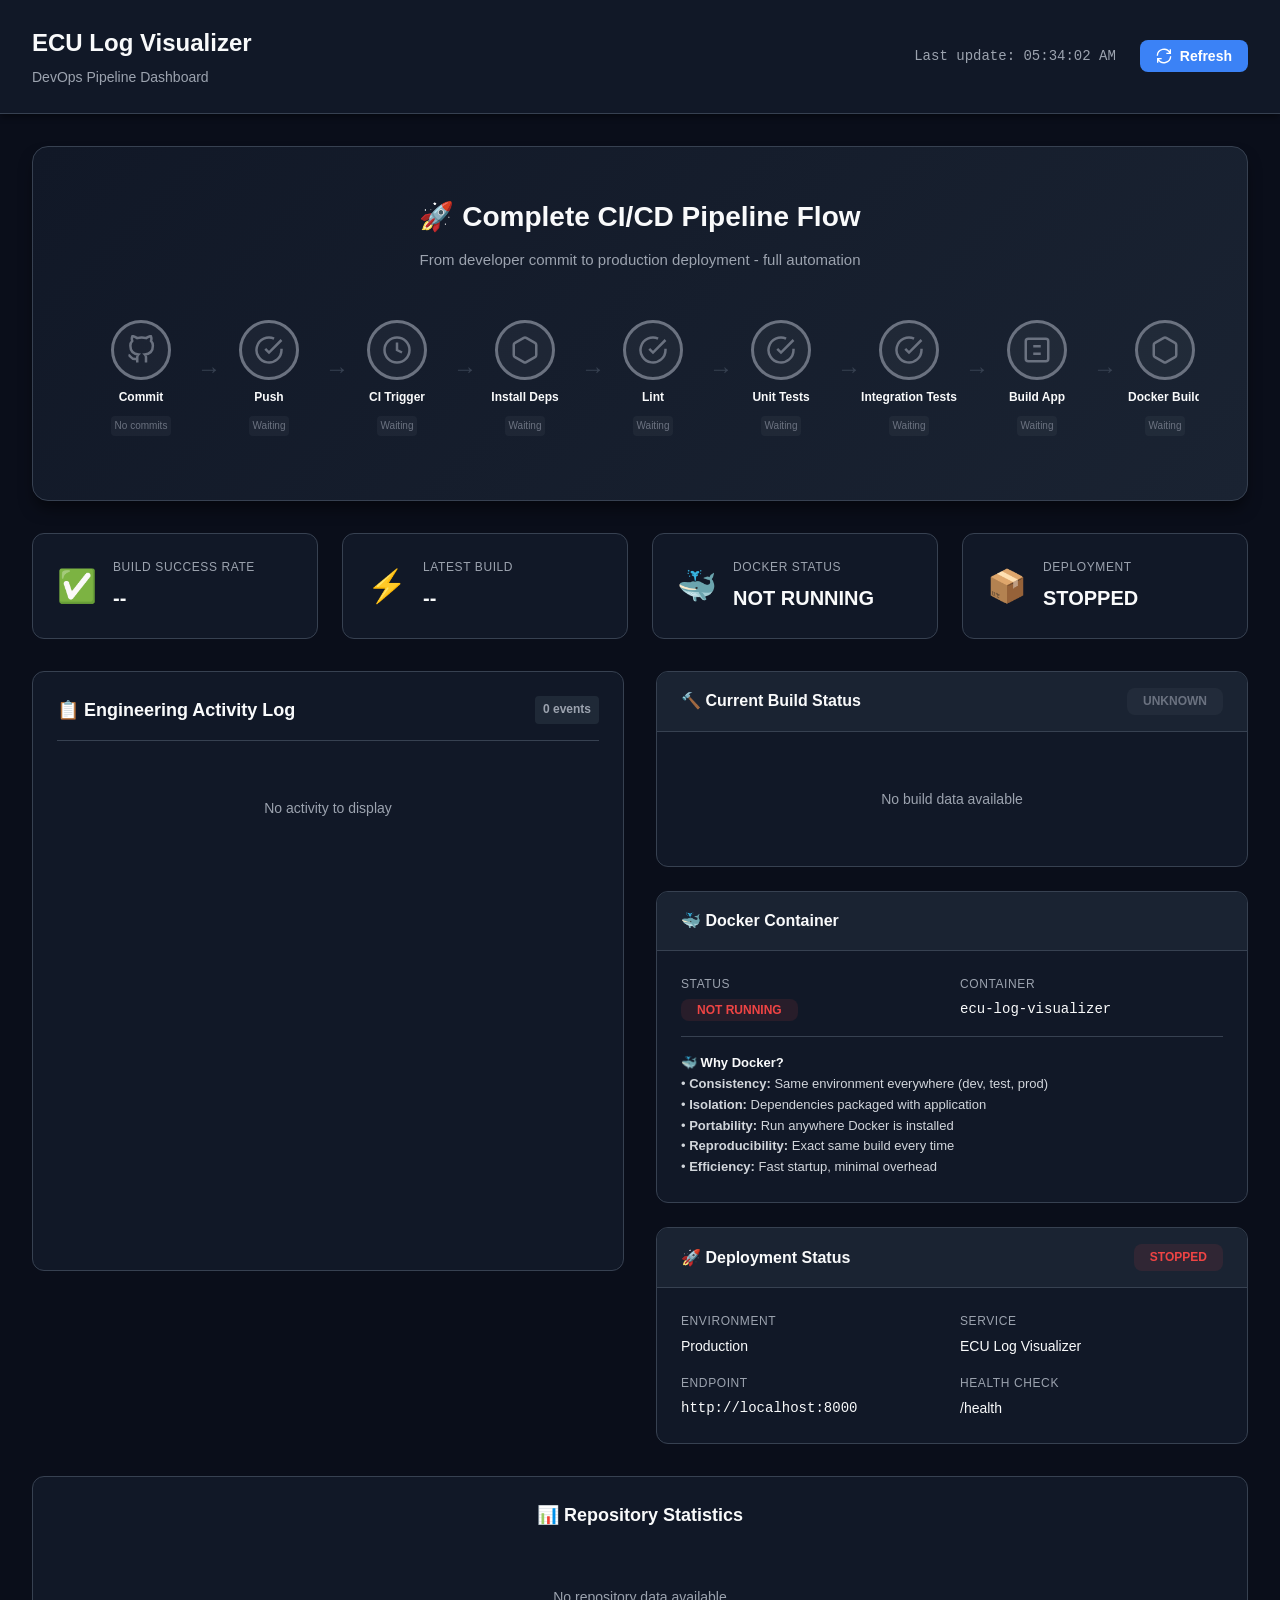
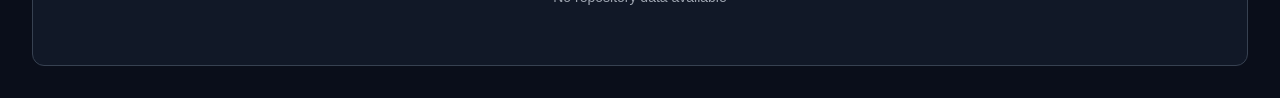
==== commit 1e384597: "Complete: Dashboard V3 implementation and leadership demonstration - Added complete Dashboard V3 fro" ====
--- a/frontend/engineering-dashboard-v3.html
+++ b/frontend/engineering-dashboard-v3.html
@@ -30,9 +30,42 @@
     <main class="dashboard-main">
         <!-- Full Pipeline Visualization (Top, Full Width, Prominent) -->
         <section class="pipeline-section">
-            <h2 class="section-title-main">Complete CI/CD Pipeline</h2>
+            <h2 class="section-title-main">🚀 Complete CI/CD Pipeline Flow</h2>
+            <p class="pipeline-description">From developer commit to production deployment - full automation</p>
             <div class="pipeline-flow" id="pipelineFlow">
                 <!-- Detailed pipeline steps will be inserted here -->
+            </div>
+        </section>
+
+        <!-- Key Metrics Row -->
+        <section class="metrics-row">
+            <div class="metric-card">
+                <div class="metric-icon">✅</div>
+                <div class="metric-content">
+                    <div class="metric-label">Build Success Rate</div>
+                    <div class="metric-value" id="successRate">--</div>
+                </div>
+            </div>
+            <div class="metric-card">
+                <div class="metric-icon">⚡</div>
+                <div class="metric-content">
+                    <div class="metric-label">Latest Build</div>
+                    <div class="metric-value" id="latestBuild">--</div>
+                </div>
+            </div>
+            <div class="metric-card">
+                <div class="metric-icon">🐳</div>
+                <div class="metric-content">
+                    <div class="metric-label">Docker Status</div>
+                    <div class="metric-value" id="dockerStatus">--</div>
+                </div>
+            </div>
+            <div class="metric-card">
+                <div class="metric-icon">📦</div>
+                <div class="metric-content">
+                    <div class="metric-label">Deployment</div>
+                    <div class="metric-value" id="deploymentStatus">--</div>
+                </div>
             </div>
         </section>
 
@@ -41,7 +74,7 @@
             <!-- Left Column: Engineering Activity Log -->
             <section class="activity-log-section">
                 <div class="section-header">
-                    <h2 class="section-title">Engineering Activity Log</h2>
+                    <h2 class="section-title">📋 Engineering Activity Log</h2>
                     <span class="event-count" id="eventCount">0 events</span>
                 </div>
                 <div class="activity-log-content" id="activityLogContent">
@@ -54,7 +87,7 @@
                 <!-- Current Build Status -->
                 <div class="status-card build-status-card">
                     <div class="card-header">
-                        <h3 class="card-title">Current Build Status</h3>
+                        <h3 class="card-title">🔨 Current Build Status</h3>
                         <span class="status-badge" id="buildStatusBadge">Unknown</span>
                     </div>
                     <div class="card-content" id="buildStatusContent">
@@ -65,7 +98,7 @@
                 <!-- Docker Image Info -->
                 <div class="status-card docker-card">
                     <div class="card-header">
-                        <h3 class="card-title">Docker Image</h3>
+                        <h3 class="card-title">🐳 Docker Container</h3>
                     </div>
                     <div class="card-content" id="dockerCardContent">
                         <div class="loading-state">Loading...</div>
@@ -75,7 +108,7 @@
                 <!-- Deployment Status -->
                 <div class="status-card deployment-card">
                     <div class="card-header">
-                        <h3 class="card-title">Deployment Status</h3>
+                        <h3 class="card-title">🚀 Deployment Status</h3>
                         <span class="status-badge" id="deploymentStatusBadge">Unknown</span>
                     </div>
                     <div class="card-content" id="deploymentCardContent">
@@ -87,6 +120,7 @@
 
         <!-- Bottom Section: Repository Stats -->
         <section class="repo-stats-section">
+            <h3 class="stats-title">📊 Repository Statistics</h3>
             <div class="stats-grid" id="repoStatsGrid">
                 <!-- Stats will be inserted here -->
             </div>
--- a/frontend/engineering-dashboard-v3.css
+++ b/frontend/engineering-dashboard-v3.css
@@ -156,11 +156,18 @@
 }
 
 .section-title-main {
-    font-size: 1.5rem;
+    font-size: 1.75rem;
     font-weight: 700;
     color: var(--color-text-primary);
+    margin-bottom: var(--spacing-sm);
+    text-align: center;
+}
+
+.pipeline-description {
+    text-align: center;
+    color: var(--color-text-muted);
+    font-size: 0.9375rem;
     margin-bottom: var(--spacing-xl);
-    text-align: center;
 }
 
 .pipeline-flow {
@@ -301,6 +308,54 @@
     margin-bottom: var(--spacing-xl);
 }
 
+/* ===== Metrics Row ===== */
+.metrics-row {
+    display: grid;
+    grid-template-columns: repeat(4, 1fr);
+    gap: var(--spacing-lg);
+    margin-bottom: var(--spacing-xl);
+}
+
+.metric-card {
+    background: var(--color-bg-secondary);
+    border: 1px solid var(--color-border);
+    border-radius: var(--radius-lg);
+    padding: var(--spacing-lg);
+    display: flex;
+    align-items: center;
+    gap: var(--spacing-md);
+    transition: all 0.2s;
+}
+
+.metric-card:hover {
+    border-color: var(--color-border-light);
+    transform: translateY(-2px);
+    box-shadow: var(--shadow-md);
+}
+
+.metric-icon {
+    font-size: 2rem;
+    line-height: 1;
+}
+
+.metric-content {
+    flex: 1;
+}
+
+.metric-label {
+    font-size: 0.75rem;
+    color: var(--color-text-muted);
+    text-transform: uppercase;
+    letter-spacing: 0.05em;
+    margin-bottom: var(--spacing-xs);
+}
+
+.metric-value {
+    font-size: 1.25rem;
+    font-weight: 700;
+    color: var(--color-text-primary);
+}
+
 /* ===== Activity Log Section ===== */
 .activity-log-section {
     background: var(--color-bg-secondary);
@@ -518,6 +573,14 @@
     padding: var(--spacing-lg);
 }
 
+.stats-title {
+    font-size: 1.125rem;
+    font-weight: 700;
+    color: var(--color-text-primary);
+    margin-bottom: var(--spacing-lg);
+    text-align: center;
+}
+
 .stats-grid {
     display: grid;
     grid-template-columns: repeat(auto-fit, minmax(200px, 1fr));
@@ -577,6 +640,10 @@
         grid-template-columns: 1fr;
     }
     
+    .metrics-row {
+        grid-template-columns: repeat(2, 1fr);
+    }
+    
     .pipeline-flow {
         flex-wrap: wrap;
         justify-content: center;
@@ -592,6 +659,10 @@
         padding: var(--spacing-lg);
     }
     
+    .metrics-row {
+        grid-template-columns: 1fr;
+    }
+    
     .stats-grid {
         grid-template-columns: repeat(2, 1fr);
     }
